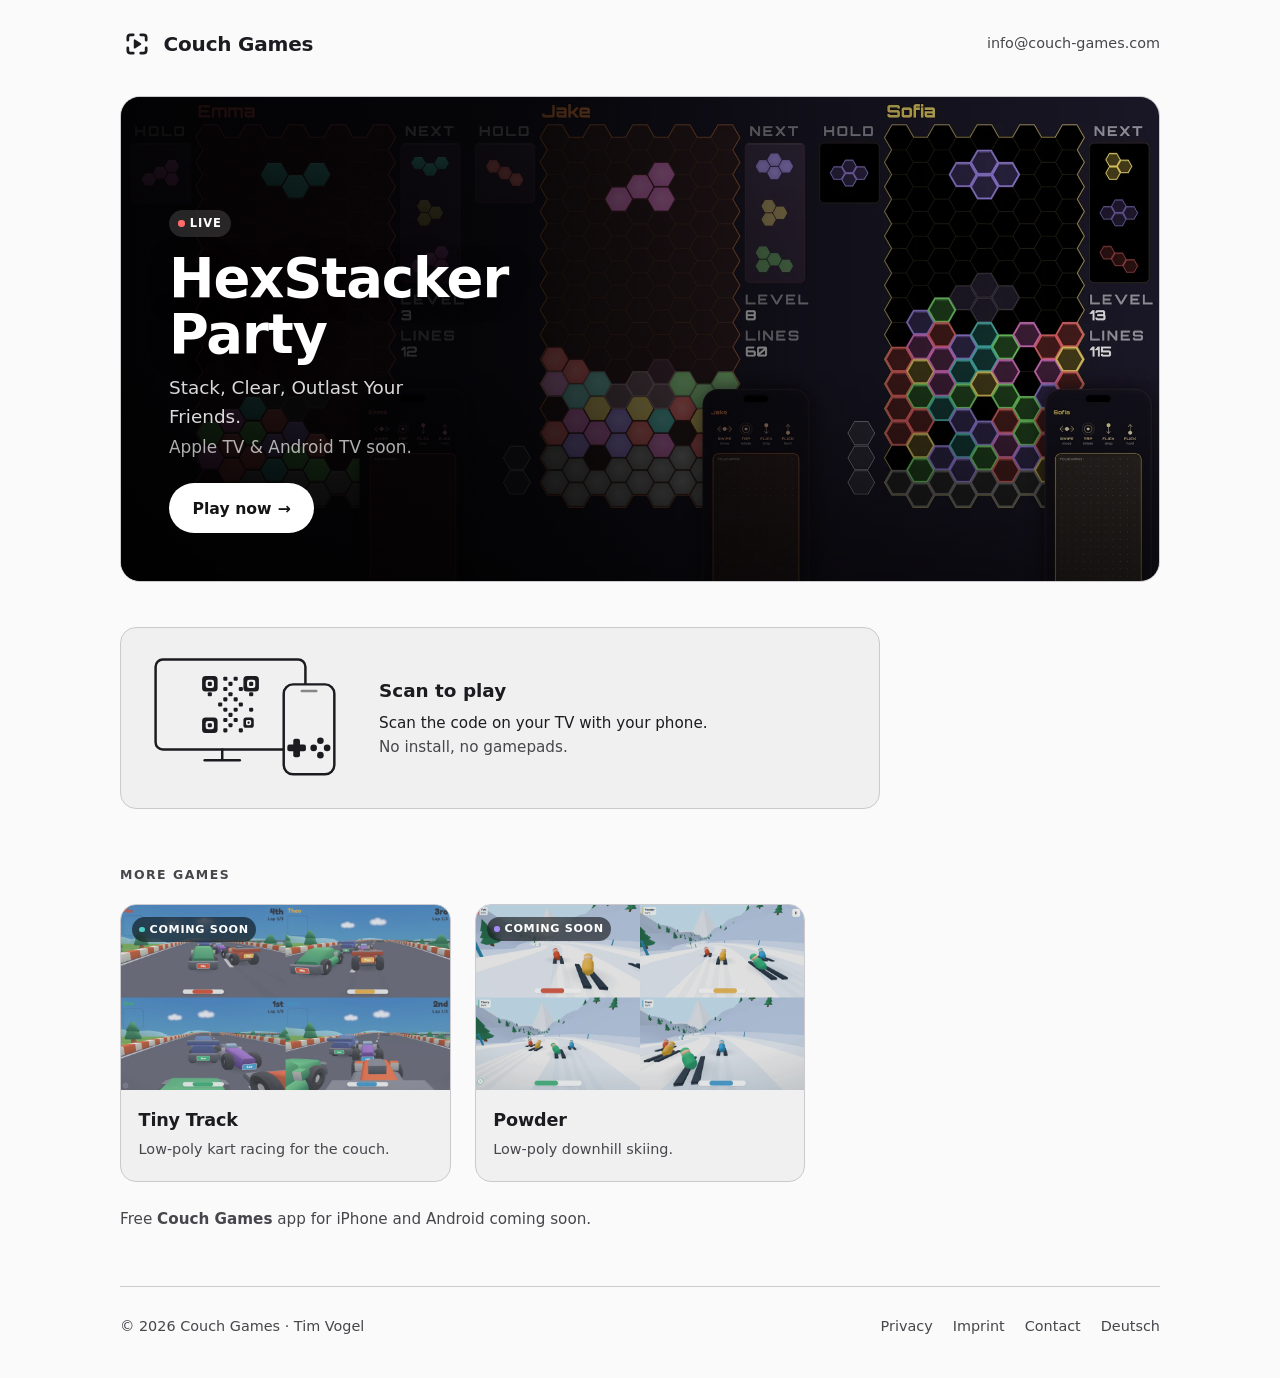
==== index.html @ e464d2d0 "Initial commit Co-Authored-By: Claude Opus 4.8 (1M context) <noreply@anthropic.com> Claude-Session: " ====
<!DOCTYPE html>
<html lang="en">
<head>
  <meta charset="UTF-8">
  <meta name="viewport" content="width=device-width, initial-scale=1.0, viewport-fit=cover">
  <meta name="theme-color" content="#FAFAFB" media="(prefers-color-scheme: light)">
  <meta name="theme-color" content="#0F0F11" media="(prefers-color-scheme: dark)">
  <title>Couch Games</title>
  <meta name="description" content="Couch Games turns your TV into the game and everyone's phone into a controller. Scan a QR code to join — no install, no extra gamepads. Starring HexStacker Party.">
  <link rel="canonical" href="https://couch-games.com/">
  <link rel="alternate" hreflang="en" href="https://couch-games.com/">
  <link rel="alternate" hreflang="de" href="https://couch-games.com/de/">
  <link rel="alternate" hreflang="x-default" href="https://couch-games.com/">
  <link rel="icon" href="/favicon.svg?v=4" type="image/svg+xml">
  <link rel="icon" href="/favicon.ico?v=4" sizes="16x16 32x32 48x48">
  <link rel="apple-touch-icon" href="/apple-touch-icon.png?v=4">
  <meta property="og:type" content="website">
  <meta property="og:title" content="Couch Games — play together on the big screen">
  <meta property="og:description" content="The TV is the game, your phone is the controller. Scan a QR code and play — no install.">
  <meta property="og:url" content="https://couch-games.com/">
  <meta property="og:image" content="https://couch-games.com/assets/artwork/hexstacker-16x9.webp">
  <link rel="stylesheet" href="/assets/theme.css?v=2">
  <link rel="stylesheet" href="/assets/landing.css?v=1">
</head>
<body>
  <div class="wrap">

    <!-- Offered to visitors whose browser prefers German. Suggests, never forces;
         dismissal and the footer toggle are both remembered in localStorage. -->
    <aside class="langbar" id="langbar" hidden>
      <span>Diese Seite gibt es auch auf Deutsch.</span>
      <a class="langbar__accept" href="/de/" data-lang-set="de">Auf Deutsch anzeigen →</a>
      <button class="langbar__dismiss" type="button" aria-label="Schließen">✕</button>
    </aside>

    <header class="topbar">
      <a class="brand" href="/">
        <svg viewBox="0 0 100 100" aria-hidden="true" fill="none">
          <g stroke="currentColor" stroke-width="8" stroke-linecap="round" stroke-linejoin="round">
            <path d="M39 23 H31 a8 8 0 0 0 -8 8 V39"/>
            <path d="M61 23 H69 a8 8 0 0 1 8 8 V39"/>
            <path d="M61 77 H69 a8 8 0 0 0 8 -8 V61"/>
            <path d="M39 77 H31 a8 8 0 0 1 -8 -8 V61"/>
          </g>
          <path d="M43 39 L43 61 L60 50 Z" fill="currentColor" stroke="currentColor" stroke-width="5" stroke-linejoin="round" stroke-linecap="round"/>
        </svg>
        Couch&nbsp;Games
      </a>
      <a class="topbar__mail" href="mailto:info@couch-games.com">info@couch-games.com</a>
    </header>

    <section class="feature" aria-labelledby="feature-title">
      <img class="feature__bg" src="/assets/artwork/hexstacker-16x9.webp" alt="HexStacker Party key art" width="1600" height="900">
      <div class="feature__veil" aria-hidden="true"></div>
      <div class="feature__inner">
        <span class="badge">Live</span>
        <h1 id="feature-title">HexStacker Party</h1>
        <p>Stack, Clear, Outlast Your Friends.<br><span style="opacity: 0.8; font-size: 0.92em;">Apple&nbsp;TV &amp; Android&nbsp;TV soon.</span></p>
        <a class="cta" href="https://hexstacker.com">Play now</a>
      </div>
    </section>

        <section class="how" aria-label="How it works">
      <div class="how__art" aria-hidden="true">
        <!-- TV showing an abstract (not real) square QR — three finder eyes,
             a bottom-right alignment mark, and sparse data modules — with a
             portrait phone as controller (D-pad + buttons in its lower half)
             overlapping the TV corner. One SVG so the composition can't drift. -->
        <svg viewBox="0 0 180 118" fill="none" stroke="currentColor" stroke-width="2.4" stroke-linejoin="round">
          <!-- TV; stand centered under the part the phone doesn't cover -->
          <rect x="2.5" y="2.5" width="145" height="87" rx="7"/>
          <path d="M67 89.5v10" stroke-linecap="round"/>
          <path d="M50 100h34" stroke-linecap="round"/>
          <!-- abstract square QR (footprint x39–94, y18–73), shifted to center on the TV screen (75,46) -->
          <g fill="currentColor" stroke="none" transform="translate(8.5 0.5)">
            <rect x="39" y="18" width="15" height="15" rx="3.4"/><rect x="42.5" y="21.5" width="8" height="8" rx="2.2" fill="var(--surface-low)"/><rect x="44.5" y="23.5" width="4" height="4" rx="1.2"/><rect x="79" y="18" width="15" height="15" rx="3.4"/><rect x="82.5" y="21.5" width="8" height="8" rx="2.2" fill="var(--surface-low)"/><rect x="84.5" y="23.5" width="4" height="4" rx="1.2"/><rect x="39" y="58" width="15" height="15" rx="3.4"/><rect x="42.5" y="61.5" width="8" height="8" rx="2.2" fill="var(--surface-low)"/><rect x="44.5" y="63.5" width="4" height="4" rx="1.2"/>
            <rect x="79" y="58" width="10" height="10" rx="2.5"/><rect x="81.5" y="60.5" width="5" height="5" rx="1.4" fill="var(--surface-low)"/><rect x="83.0" y="62.0" width="2" height="2" rx="0.6"/>
            <rect x="59.5" y="18.5" width="4" height="4" rx="1.1"/>
            <rect x="69.5" y="18.5" width="4" height="4" rx="1.1"/>
            <rect x="64.5" y="23.5" width="4" height="4" rx="1.1"/>
            <rect x="59.5" y="28.5" width="4" height="4" rx="1.1"/>
            <rect x="74.5" y="28.5" width="4" height="4" rx="1.1"/>
            <rect x="44.5" y="33.5" width="4" height="4" rx="1.1"/>
            <rect x="64.5" y="33.5" width="4" height="4" rx="1.1"/>
            <rect x="84.5" y="33.5" width="4" height="4" rx="1.1"/>
            <rect x="59.5" y="38.5" width="4" height="4" rx="1.1"/>
            <rect x="69.5" y="38.5" width="4" height="4" rx="1.1"/>
            <rect x="54.5" y="43.5" width="4" height="4" rx="1.1"/>
            <rect x="74.5" y="43.5" width="4" height="4" rx="1.1"/>
            <rect x="59.5" y="48.5" width="4" height="4" rx="1.1"/>
            <rect x="69.5" y="48.5" width="4" height="4" rx="1.1"/>
            <rect x="84.5" y="48.5" width="4" height="4" rx="1.1"/>
            <rect x="64.5" y="53.5" width="4" height="4" rx="1.1"/>
            <rect x="59.5" y="58.5" width="4" height="4" rx="1.1"/>
            <rect x="69.5" y="58.5" width="4" height="4" rx="1.1"/>
            <rect x="64.5" y="63.5" width="4" height="4" rx="1.1"/>
            <rect x="59.5" y="68.5" width="4" height="4" rx="1.1"/>
            <rect x="74.5" y="68.5" width="4" height="4" rx="1.1"/>
          </g>
          <!-- portrait phone as controller; its fill masks the TV corner behind it -->
          <g transform="translate(124,24)">
            <rect x="2.5" y="2.5" width="49" height="87" rx="9" fill="var(--surface-low)"/>
            <path d="M20 9h14" stroke-linecap="round" opacity="0.5"/>
            <g fill="currentColor" stroke="none">
              <!-- D-pad (left) -->
              <rect x="11.75" y="55" width="6.5" height="18" rx="2"/>
              <rect x="6" y="60.75" width="18" height="6.5" rx="2"/>
              <!-- action buttons (right) -->
              <circle cx="38" cy="57" r="3.2"/><circle cx="38" cy="71" r="3.2"/>
              <circle cx="31.5" cy="64" r="3.2"/><circle cx="44.5" cy="64" r="3.2"/>
            </g>
          </g>
        </svg>
      </div>
      <div class="how__copy">
        <h3>Scan to play</h3>
        <p><span class="lead">Scan the code on your TV with your phone.</span><br>No install, no gamepads.</p>
      </div>
    </section>

    <section class="section" aria-labelledby="more-heading">
      <p class="section__label" id="more-heading">More games</p>
      <div class="shelf">

        <article class="tile tile--soon" style="--accent: var(--accent-tinytrack);">
          <div class="tile__poster">
            <img src="/assets/artwork/tinytrack-16x9.webp" alt="Tiny Track key art" width="1600" height="900" loading="lazy">
            <span class="tile__status">Coming soon</span>
          </div>
          <div class="tile__body">
            <h3>Tiny Track</h3>
            <p>Low-poly kart racing for the couch.</p>
          </div>
        </article>

        <article class="tile tile--soon" style="--accent: var(--accent-powder);">
          <div class="tile__poster">
            <img src="/assets/artwork/powder-16x9.webp" alt="Powder key art" width="1600" height="900" loading="lazy">
            <span class="tile__status">Coming soon</span>
          </div>
          <div class="tile__body">
            <h3>Powder</h3>
            <p>Low-poly downhill skiing.</p>
          </div>
        </article>

      </div>
      <p class="apps-note">Free <strong>Couch Games</strong> app for iPhone and Android coming soon.</p>
    </section>

    <footer>
      <div class="footer-row">
        <span>© 2026 Couch Games · Tim Vogel</span>
        <nav class="footer-links">
          <a href="/en/privacy">Privacy</a>
          <a href="/en/imprint">Imprint</a>
          <a href="mailto:info@couch-games.com">Contact</a>
          <a href="/de/" class="lang-toggle" data-lang-set="de" hreflang="de">Deutsch</a>
        </nav>
      </div>
    </footer>

  </div>

  <script src="/assets/lang.js?v=2"></script>
</body>
</html>
---- assets/theme.css ----
/* ==========================================================
   Couch Games — design tokens (MONO graphite chrome)
   Mirrors the Couch Games Controller launcher: console-shell
   pattern (PS5/Switch/Netflix). Neutral graphite chrome so
   the game posters carry ALL the color. Material 3 values are
   lifted verbatim from the app (theme/Color.kt, CGTheme.swift);
   stock system type scale — no custom display face.
   Follows the system light/dark setting.
   ========================================================== */

:root {
  /* System type — the brand voice lives in the app icon and the
     games' own art, not the launcher chrome. */
  --font-sans: -apple-system, system-ui, "Segoe UI", Roboto, "Helvetica Neue", Arial, sans-serif;

  /* Game accents (from games-manifest.json) — used sparingly; the
     poster art does the real color work. */
  --accent-hexstacker: #FF6B6B;
  --accent-tinytrack: #4ECDC4;
  --accent-powder: #A78BFA;

  --radius-sm: 8px;
  --radius-md: 12px;
  --radius-lg: 16px;
  --radius-xl: 20px;
  --radius-pill: 999px;
  --transition-fast: 0.15s ease;
  --transition-normal: 0.25s ease;

  /* ---- Light scheme (default) ---- */
  --bg: #FAFAFB;
  --surface: #FAFAFB;
  --surface-lowest: #FFFFFF;
  --surface-low: #F0F0F1;
  --surface-container: #EBEBEC;
  --surface-high: #E4E4E5;
  --surface-highest: #DDDDDE;
  --on-surface: #1C1B1F;
  --on-surface-variant: #46464B;
  --outline: #77767C;
  --outline-variant: #CAC9CE;
  --primary: #202024;
  --on-primary: #FFFFFF;
  --scrim: rgba(0, 0, 0, 0.55);
}

@media (prefers-color-scheme: dark) {
  :root {
    --bg: #0F0F11;
    --surface: #0F0F11;
    --surface-lowest: #040405;
    --surface-low: #151517;
    --surface-container: #19191B;
    --surface-high: #222224;
    --surface-highest: #2A2A2C;
    --on-surface: #E6E1E5;
    --on-surface-variant: #C7C6CC;
    --outline: #90909A;
    --outline-variant: #44444A;
    --primary: #E6E1E9;
    --on-primary: #1C1B20;
    --scrim: rgba(0, 0, 0, 0.65);
  }
}

/* Kill the blue tap-highlight box mobile browsers overlay on links
   and buttons; our own :active/:hover states carry the feedback. */
* { -webkit-tap-highlight-color: transparent; }

@media (prefers-reduced-motion: reduce) {
  * { animation: none !important; }
}
---- assets/landing.css ----
/* Shared layout styles for the Couch Games landing pages (EN root + /de/).
   Design tokens (--bg, --on-surface, --radius-*, --transition-*, …) come from
   theme.css, which every page links before this file. */
* { margin: 0; padding: 0; box-sizing: border-box; }

body {
  background: var(--bg);
  color: var(--on-surface);
  font-family: var(--font-sans);
  line-height: 1.6;
  min-height: 100dvh;
  -webkit-font-smoothing: antialiased;
  text-rendering: optimizeLegibility;
}
a { color: inherit; }

.wrap {
  width: 100%;
  max-width: 1120px;
  margin: 0 auto;
  padding: 0 clamp(1.25rem, 4vw, 2.5rem);
}

/* ---- Top bar ---- */
.topbar {
  display: flex;
  align-items: center;
  justify-content: space-between;
  padding: clamp(1.25rem, 3vh, 2rem) 0;
}
.brand {
  display: inline-flex;
  align-items: center;
  gap: 0.6rem;
  text-decoration: none;
  font-weight: 700;
  font-size: clamp(1.05rem, 2.4vw, 1.25rem);
  letter-spacing: -0.01em;
  color: var(--on-surface);
  transition: opacity var(--transition-fast);
}
.brand:active { opacity: 0.6; }
.brand svg { width: 1.7em; height: 1.7em; display: block; flex: none; }
.topbar__mail {
  font-size: 0.9rem;
  color: var(--on-surface-variant);
  text-decoration: none;
  transition: color var(--transition-fast), opacity var(--transition-fast);
}
.topbar__mail:hover { color: var(--on-surface); }
.topbar__mail:active { color: var(--on-surface); opacity: 0.6; }

/* ---- Featured hero ---- */
.feature {
  position: relative;
  border-radius: var(--radius-xl);
  overflow: hidden;
  margin-top: 0.5rem;
  min-height: clamp(360px, 54vh, 540px);
  display: flex;
  align-items: flex-end;
  border: 1px solid var(--outline-variant);
}
.feature__bg {
  position: absolute;
  inset: 0;
  width: 100%; height: 100%;
  object-fit: cover;
  object-position: 70% center;
}
.feature__veil {
  position: absolute;
  inset: 0;
  background:
    linear-gradient(90deg, rgba(0,0,0,0.92) 0%, rgba(0,0,0,0.8) 38%, rgba(0,0,0,0.42) 68%, rgba(0,0,0,0.12) 100%),
    linear-gradient(0deg, rgba(0,0,0,0.5) 0%, rgba(0,0,0,0) 45%);
}
/* On narrow screens the text stacks at the bottom, so darken bottom-up
   instead of left-to-right — keeps the headline off the busy hex art. */
@media (max-width: 720px) {
  .feature__bg { object-position: 58% center; }
  .feature__veil {
    background: linear-gradient(0deg,
      rgba(0,0,0,0.92) 0%, rgba(0,0,0,0.85) 46%,
      rgba(0,0,0,0.55) 72%, rgba(0,0,0,0.2) 100%);
  }
}

.feature__inner {
  position: relative;
  padding: clamp(1.5rem, 4vw, 3rem);
  max-width: 40ch;
  color: #fff;
}
.badge {
  display: inline-flex;
  align-items: center;
  gap: 0.45em;
  font-size: 0.72rem;
  font-weight: 700;
  letter-spacing: 0.08em;
  text-transform: uppercase;
  padding: 0.4em 0.8em;
  border-radius: var(--radius-pill);
  background: rgba(255,255,255,0.14);
  -webkit-backdrop-filter: blur(6px);
  backdrop-filter: blur(6px);
}
.badge::before {
  content: "";
  width: 0.55em; height: 0.55em;
  border-radius: 50%;
  background: var(--accent-hexstacker);
}
.feature h1 {
  font-size: clamp(2.1rem, 5.2vw, 3.4rem);
  font-weight: 800;
  letter-spacing: -0.02em;
  line-height: 1.04;
  margin: 0.85rem 0 0.55rem;
  text-shadow: 0 2px 24px rgba(0,0,0,0.4);
}
.feature p {
  color: rgba(255,255,255,0.85);
  font-size: clamp(1rem, 2vw, 1.15rem);
  margin-bottom: 1.4rem;
  max-width: 42ch;
}
.cta {
  display: inline-flex;
  align-items: center;
  gap: 0.4em;
  padding: 0.78em 1.5em;
  border-radius: var(--radius-pill);
  background: #fff;
  color: #141414;
  font-weight: 700;
  font-size: 0.98rem;
  text-decoration: none;
  transition: transform var(--transition-fast), opacity var(--transition-fast);
}
.cta::after { content: "→"; }
.cta:hover { opacity: 0.92; }
.cta:active { transform: translateY(1px); }
.cta:focus-visible { outline: 2px solid #fff; outline-offset: 3px; }

/* ---- How-it-works: show the pairing (device visual) ---- */
.how {
  display: flex;
  align-items: center;
  gap: clamp(1rem, 4vw, 2.5rem);
  max-width: 760px;
  margin: clamp(2.25rem, 5vh, 3.5rem) 0 clamp(1.25rem, 2vh, 1.75rem);
  background: var(--surface-low);
  border: 1px solid var(--outline-variant);
  border-radius: var(--radius-lg);
  padding: clamp(1.25rem, 3vw, 1.8rem) clamp(1.4rem, 3vw, 2rem);
}
.how__art { flex: none; color: var(--on-surface); }
.how__art svg { display: block; width: clamp(160px, 27vw, 186px); }
.how__copy h3 { font-size: 1.15rem; font-weight: 700; margin-bottom: 0.3rem; }
.how__copy p { font-size: 0.95rem; color: var(--on-surface-variant); max-width: 44ch; }
.how__copy p .lead { color: var(--on-surface); }
@media (max-width: 560px) {
  .how { flex-direction: column; text-align: center; }
  .how__copy p { margin: 0 auto; }
}

/* ---- Section label ---- */
.section { padding: clamp(1.5rem, 4vh, 2.5rem) 0 0; }
.section__label {
  font-size: 0.78rem;
  font-weight: 700;
  letter-spacing: 0.12em;
  text-transform: uppercase;
  color: var(--on-surface-variant);
  margin-bottom: 1.25rem;
}

/* ---- More games shelf ---- */
.shelf {
  display: grid;
  gap: clamp(1rem, 2.5vw, 1.5rem);
  grid-template-columns: repeat(auto-fill, minmax(260px, 1fr));
}
.tile {
  --accent: var(--outline);
  display: flex;
  flex-direction: column;
  background: var(--surface-low);
  border: 1px solid var(--outline-variant);
  border-radius: var(--radius-lg);
  overflow: hidden;
  transition: transform var(--transition-normal), border-color var(--transition-normal);
}
.tile:hover { transform: translateY(-4px); border-color: var(--accent); }
.tile__poster { position: relative; aspect-ratio: 16 / 9; background: var(--surface-container); }
.tile__poster img { width: 100%; height: 100%; object-fit: cover; display: block; }
.tile--soon .tile__poster img { filter: saturate(0.85) brightness(0.9); opacity: 0.9; }
.tile__status {
  position: absolute;
  top: 0.7rem; left: 0.7rem;
  display: inline-flex;
  align-items: center;
  gap: 0.4em;
  padding: 0.3em 0.65em;
  border-radius: var(--radius-pill);
  font-size: 0.7rem;
  font-weight: 700;
  letter-spacing: 0.06em;
  text-transform: uppercase;
  background: var(--scrim);
  color: #fff;
  -webkit-backdrop-filter: blur(6px);
  backdrop-filter: blur(6px);
}
.tile__status::before {
  content: "";
  width: 0.5em; height: 0.5em;
  border-radius: 50%;
  background: var(--accent);
}
.tile__body { padding: 0.95rem 1.1rem 1.2rem; display: flex; flex-direction: column; gap: 0.3rem; }
.tile__body h3 { font-size: 1.1rem; font-weight: 700; letter-spacing: -0.01em; }
.tile__body p { font-size: 0.9rem; color: var(--on-surface-variant); }

.apps-note {
  margin-top: 1.6rem;
  font-size: 0.95rem;
  color: var(--on-surface-variant);
  max-width: 62ch;
}

/* ---- Footer ---- */
footer {
  margin-top: clamp(2.5rem, 6vh, 4rem);
  border-top: 1px solid var(--outline-variant);
  padding: 1.75rem 0 2.5rem;
}
.footer-row {
  display: flex;
  flex-wrap: wrap;
  align-items: center;
  justify-content: space-between;
  gap: 1rem;
  font-size: 0.9rem;
  color: var(--on-surface-variant);
}
.footer-links { display: flex; flex-wrap: wrap; gap: 1.25rem; }
.footer-links a {
  text-decoration: none;
  color: var(--on-surface-variant);
  transition: color var(--transition-fast), opacity var(--transition-fast);
}
.footer-links a:hover { color: var(--on-surface); }
.footer-links a:active { color: var(--on-surface); opacity: 0.6; }

/* ---- Language-suggestion banner (offers the other language) ---- */
.langbar {
  display: flex;
  align-items: center;
  justify-content: center;
  flex-wrap: wrap;
  gap: 0.5rem 1rem;
  margin-top: 0.75rem;
  padding: 0.7rem 1rem;
  border: 1px solid var(--outline-variant);
  border-radius: var(--radius-lg);
  background: var(--surface-low);
  font-size: 0.9rem;
  color: var(--on-surface-variant);
}
.langbar[hidden] { display: none; }
.langbar__accept {
  color: var(--on-surface);
  font-weight: 600;
  text-decoration: none;
  white-space: nowrap;
  transition: opacity var(--transition-fast);
}
.langbar__accept:active { opacity: 0.6; }
.langbar__dismiss {
  margin-left: auto;
  border: 0;
  background: none;
  color: var(--on-surface-variant);
  font-size: 1.1rem;
  line-height: 1;
  padding: 0.2rem 0.4rem;
  cursor: pointer;
  border-radius: var(--radius-pill);
  transition: color var(--transition-fast);
}
.langbar__dismiss:hover { color: var(--on-surface); }
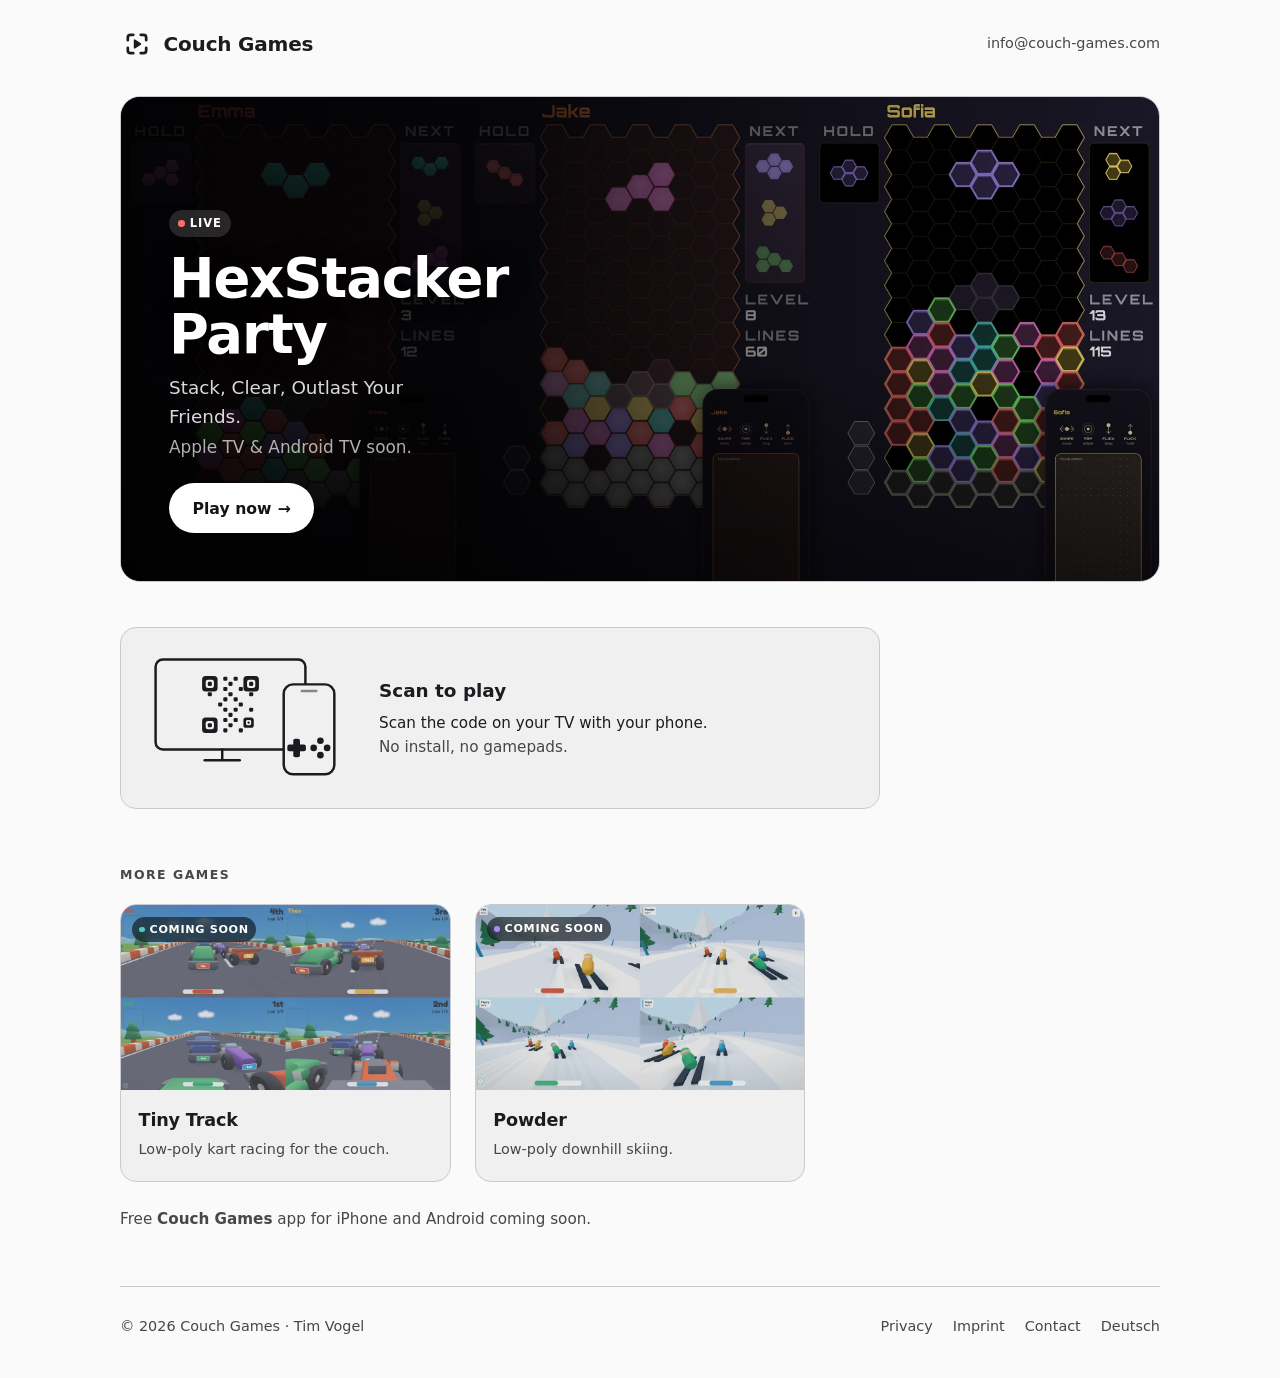
==== commit dd07f641: "improve security, performance, a11y, and legacy-Safari support Security: stop shipping .github/ into" ====
--- a/index.html
+++ b/index.html
@@ -19,15 +19,15 @@
   <meta property="og:description" content="The TV is the game, your phone is the controller. Scan a QR code and play — no install.">
   <meta property="og:url" content="https://couch-games.com/">
   <meta property="og:image" content="https://couch-games.com/assets/artwork/hexstacker-16x9.webp">
-  <link rel="stylesheet" href="/assets/theme.css?v=2">
-  <link rel="stylesheet" href="/assets/landing.css?v=1">
+  <link rel="stylesheet" href="/assets/theme.css?v=3">
+  <link rel="stylesheet" href="/assets/landing.css?v=2">
 </head>
 <body>
   <div class="wrap">
 
     <!-- Offered to visitors whose browser prefers German. Suggests, never forces;
          dismissal and the footer toggle are both remembered in localStorage. -->
-    <aside class="langbar" id="langbar" hidden>
+    <aside class="langbar" id="langbar" lang="de" hidden>
       <span>Diese Seite gibt es auch auf Deutsch.</span>
       <a class="langbar__accept" href="/de/" data-lang-set="de">Auf Deutsch anzeigen →</a>
       <button class="langbar__dismiss" type="button" aria-label="Schließen">✕</button>
@@ -50,12 +50,15 @@
     </header>
 
     <section class="feature" aria-labelledby="feature-title">
-      <img class="feature__bg" src="/assets/artwork/hexstacker-16x9.webp" alt="HexStacker Party key art" width="1600" height="900">
+      <img class="feature__bg" src="/assets/artwork/hexstacker-16x9.webp"
+           srcset="/assets/artwork/hexstacker-16x9-960.webp 960w, /assets/artwork/hexstacker-16x9.webp 1920w"
+           sizes="(max-width: 1160px) 100vw, 1040px"
+           alt="HexStacker Party key art" width="1600" height="900" fetchpriority="high">
       <div class="feature__veil" aria-hidden="true"></div>
       <div class="feature__inner">
         <span class="badge">Live</span>
         <h1 id="feature-title">HexStacker Party</h1>
-        <p>Stack, Clear, Outlast Your Friends.<br><span style="opacity: 0.8; font-size: 0.92em;">Apple&nbsp;TV &amp; Android&nbsp;TV soon.</span></p>
+        <p>Stack, Clear, Outlast Your Friends.<br><span class="feature__sub">Apple&nbsp;TV &amp; Android&nbsp;TV soon.</span></p>
         <a class="cta" href="https://hexstacker.com">Play now</a>
       </div>
     </section>
@@ -113,18 +116,21 @@
         </svg>
       </div>
       <div class="how__copy">
-        <h3>Scan to play</h3>
+        <h2>Scan to play</h2>
         <p><span class="lead">Scan the code on your TV with your phone.</span><br>No install, no gamepads.</p>
       </div>
     </section>
 
     <section class="section" aria-labelledby="more-heading">
-      <p class="section__label" id="more-heading">More games</p>
+      <h2 class="section__label" id="more-heading">More games</h2>
       <div class="shelf">
 
-        <article class="tile tile--soon" style="--accent: var(--accent-tinytrack);">
+        <article class="tile tile--soon tile--tinytrack">
           <div class="tile__poster">
-            <img src="/assets/artwork/tinytrack-16x9.webp" alt="Tiny Track key art" width="1600" height="900" loading="lazy">
+            <img src="/assets/artwork/tinytrack-16x9.webp"
+                 srcset="/assets/artwork/tinytrack-16x9-960.webp 960w, /assets/artwork/tinytrack-16x9.webp 1920w"
+                 sizes="(max-width: 700px) 100vw, (max-width: 1000px) 50vw, 330px"
+                 alt="Tiny Track key art" width="1600" height="900" loading="lazy">
             <span class="tile__status">Coming soon</span>
           </div>
           <div class="tile__body">
@@ -133,9 +139,12 @@
           </div>
         </article>
 
-        <article class="tile tile--soon" style="--accent: var(--accent-powder);">
+        <article class="tile tile--soon tile--powder">
           <div class="tile__poster">
-            <img src="/assets/artwork/powder-16x9.webp" alt="Powder key art" width="1600" height="900" loading="lazy">
+            <img src="/assets/artwork/powder-16x9.webp"
+                 srcset="/assets/artwork/powder-16x9-960.webp 960w, /assets/artwork/powder-16x9.webp 1920w"
+                 sizes="(max-width: 700px) 100vw, (max-width: 1000px) 50vw, 330px"
+                 alt="Powder key art" width="1600" height="900" loading="lazy">
             <span class="tile__status">Coming soon</span>
           </div>
           <div class="tile__body">
--- a/assets/theme.css
+++ b/assets/theme.css
@@ -67,6 +67,16 @@
    and buttons; our own :active/:hover states carry the feedback. */
 * { -webkit-tap-highlight-color: transparent; }
 
+/* Site-wide keyboard-focus ring. Components with their own ring (e.g. the
+   hero CTA on dark artwork) override this with a more specific selector. */
+:focus-visible {
+  outline: 2px solid var(--outline);
+  outline-offset: 3px;
+}
+
 @media (prefers-reduced-motion: reduce) {
-  * { animation: none !important; }
+  * {
+    animation: none !important;
+    transition: none !important;
+  }
 }
--- a/assets/landing.css
+++ b/assets/landing.css
@@ -8,6 +8,7 @@
   color: var(--on-surface);
   font-family: var(--font-sans);
   line-height: 1.6;
+  min-height: 100vh; /* fallback for browsers without dvh (Safari < 15.4) */
   min-height: 100dvh;
   -webkit-font-smoothing: antialiased;
   text-rendering: optimizeLegibility;
@@ -61,16 +62,17 @@
   align-items: flex-end;
   border: 1px solid var(--outline-variant);
 }
+/* top/right/bottom/left instead of `inset` so Safari < 14.5 keeps the hero. */
 .feature__bg {
   position: absolute;
-  inset: 0;
+  top: 0; right: 0; bottom: 0; left: 0;
   width: 100%; height: 100%;
   object-fit: cover;
   object-position: 70% center;
 }
 .feature__veil {
   position: absolute;
-  inset: 0;
+  top: 0; right: 0; bottom: 0; left: 0;
   background:
     linear-gradient(90deg, rgba(0,0,0,0.92) 0%, rgba(0,0,0,0.8) 38%, rgba(0,0,0,0.42) 68%, rgba(0,0,0,0.12) 100%),
     linear-gradient(0deg, rgba(0,0,0,0.5) 0%, rgba(0,0,0,0) 45%);
@@ -126,6 +128,7 @@
   margin-bottom: 1.4rem;
   max-width: 42ch;
 }
+.feature__sub { opacity: 0.8; font-size: 0.92em; }
 .cta {
   display: inline-flex;
   align-items: center;
@@ -158,7 +161,7 @@
 }
 .how__art { flex: none; color: var(--on-surface); }
 .how__art svg { display: block; width: clamp(160px, 27vw, 186px); }
-.how__copy h3 { font-size: 1.15rem; font-weight: 700; margin-bottom: 0.3rem; }
+.how__copy h2 { font-size: 1.15rem; font-weight: 700; margin-bottom: 0.3rem; }
 .how__copy p { font-size: 0.95rem; color: var(--on-surface-variant); max-width: 44ch; }
 .how__copy p .lead { color: var(--on-surface); }
 @media (max-width: 560px) {
@@ -194,6 +197,10 @@
   transition: transform var(--transition-normal), border-color var(--transition-normal);
 }
 .tile:hover { transform: translateY(-4px); border-color: var(--accent); }
+/* Per-game accents as modifier classes (not inline style="--accent: …")
+   so the CSP can stay strict with no 'unsafe-inline' in style-src. */
+.tile--tinytrack { --accent: var(--accent-tinytrack); }
+.tile--powder { --accent: var(--accent-powder); }
 .tile__poster { position: relative; aspect-ratio: 16 / 9; background: var(--surface-container); }
 .tile__poster img { width: 100%; height: 100%; object-fit: cover; display: block; }
 .tile--soon .tile__poster img { filter: saturate(0.85) brightness(0.9); opacity: 0.9; }
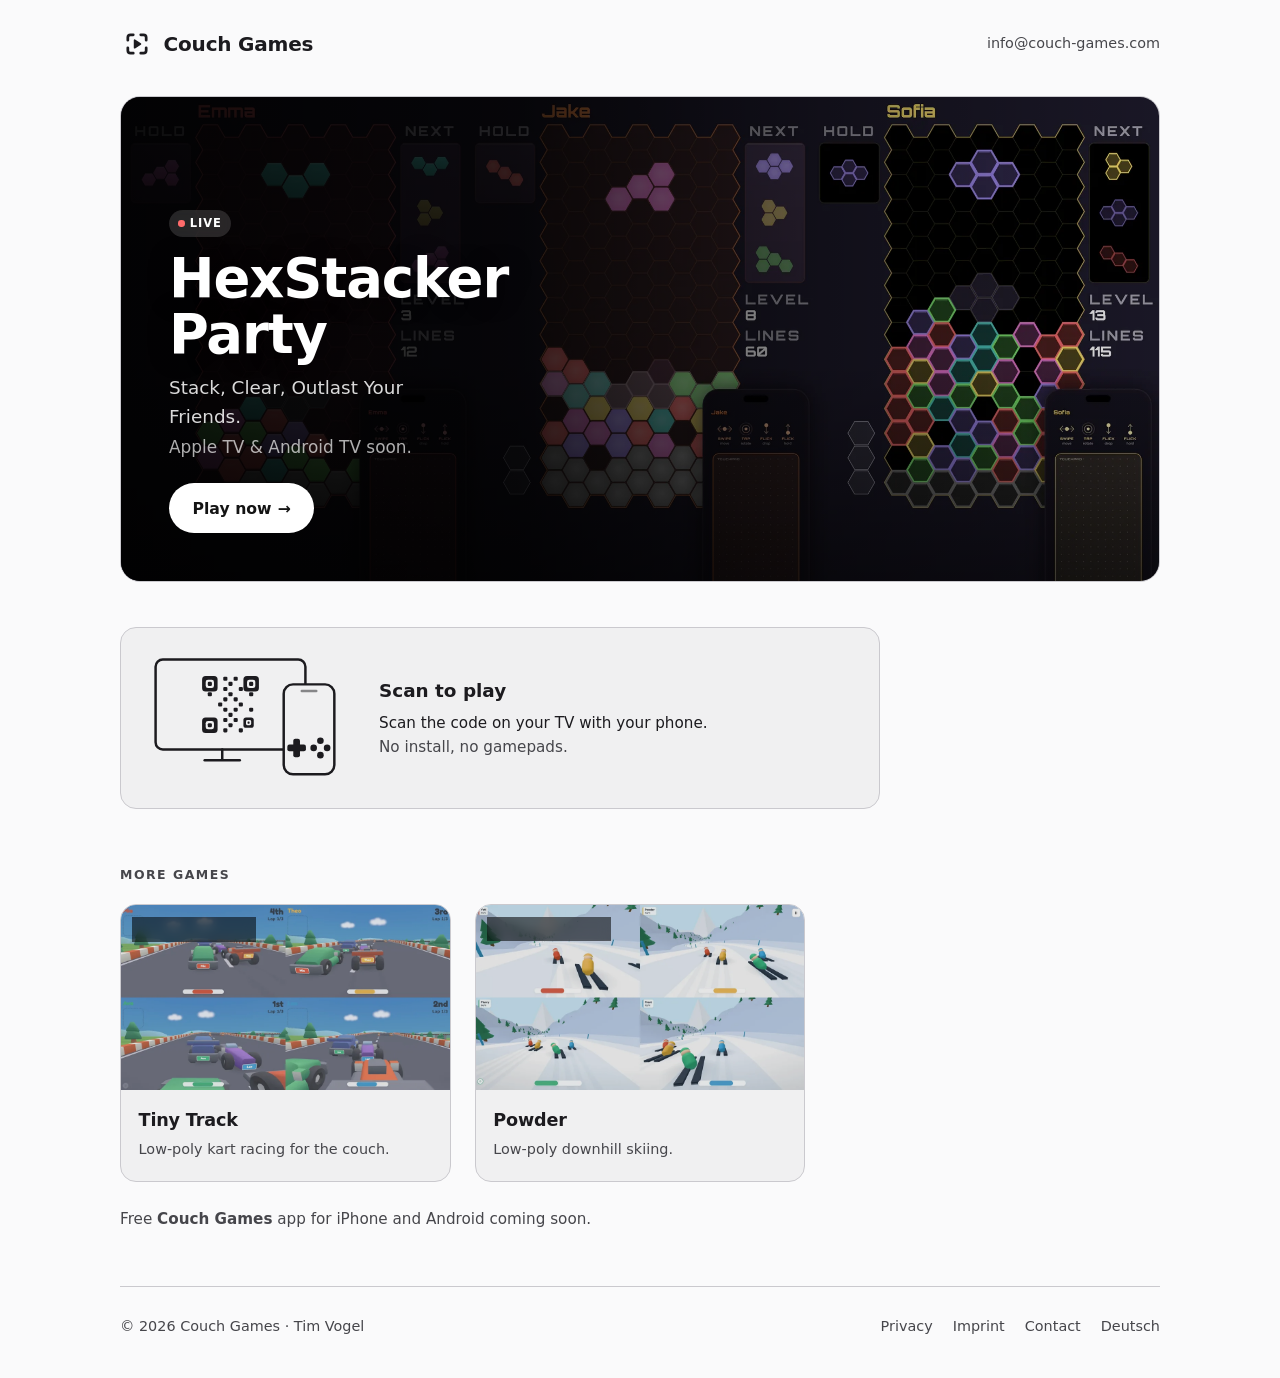
==== commit 52d81d7b: "fix(landing): optically center the Play now CTA label The label sat slightly high inside the pill be" ====
--- a/index.html
+++ b/index.html
@@ -59,7 +59,7 @@
         <span class="badge">Live</span>
         <h1 id="feature-title">HexStacker Party</h1>
         <p>Stack, Clear, Outlast Your Friends.<br><span class="feature__sub">Apple&nbsp;TV &amp; Android&nbsp;TV soon.</span></p>
-        <a class="cta" href="https://hexstacker.com">Play now</a>
+        <a class="cta" href="https://hexstacker.com"><span class="cta__label">Play now</span></a>
       </div>
     </section>
 
--- a/assets/landing.css
+++ b/assets/landing.css
@@ -141,6 +141,15 @@
   font-size: 0.98rem;
   text-decoration: none;
   transition: transform var(--transition-fast), opacity var(--transition-fast);
+}
+/* Optically center the label: trim the line box down to the glyph's
+   cap/baseline so vertical centering follows the visible text rather than the
+   font's (device-dependent) ascender/descender reserve, which otherwise makes
+   the label sit slightly high — noticeably so on some fallback fonts.
+   Progressive enhancement: ignored where unsupported, leaving prior rendering. */
+.cta__label {
+  text-box-trim: trim-both;
+  text-box-edge: cap alphabetic;
 }
 .cta::after { content: "→"; }
 .cta:hover { opacity: 0.92; }
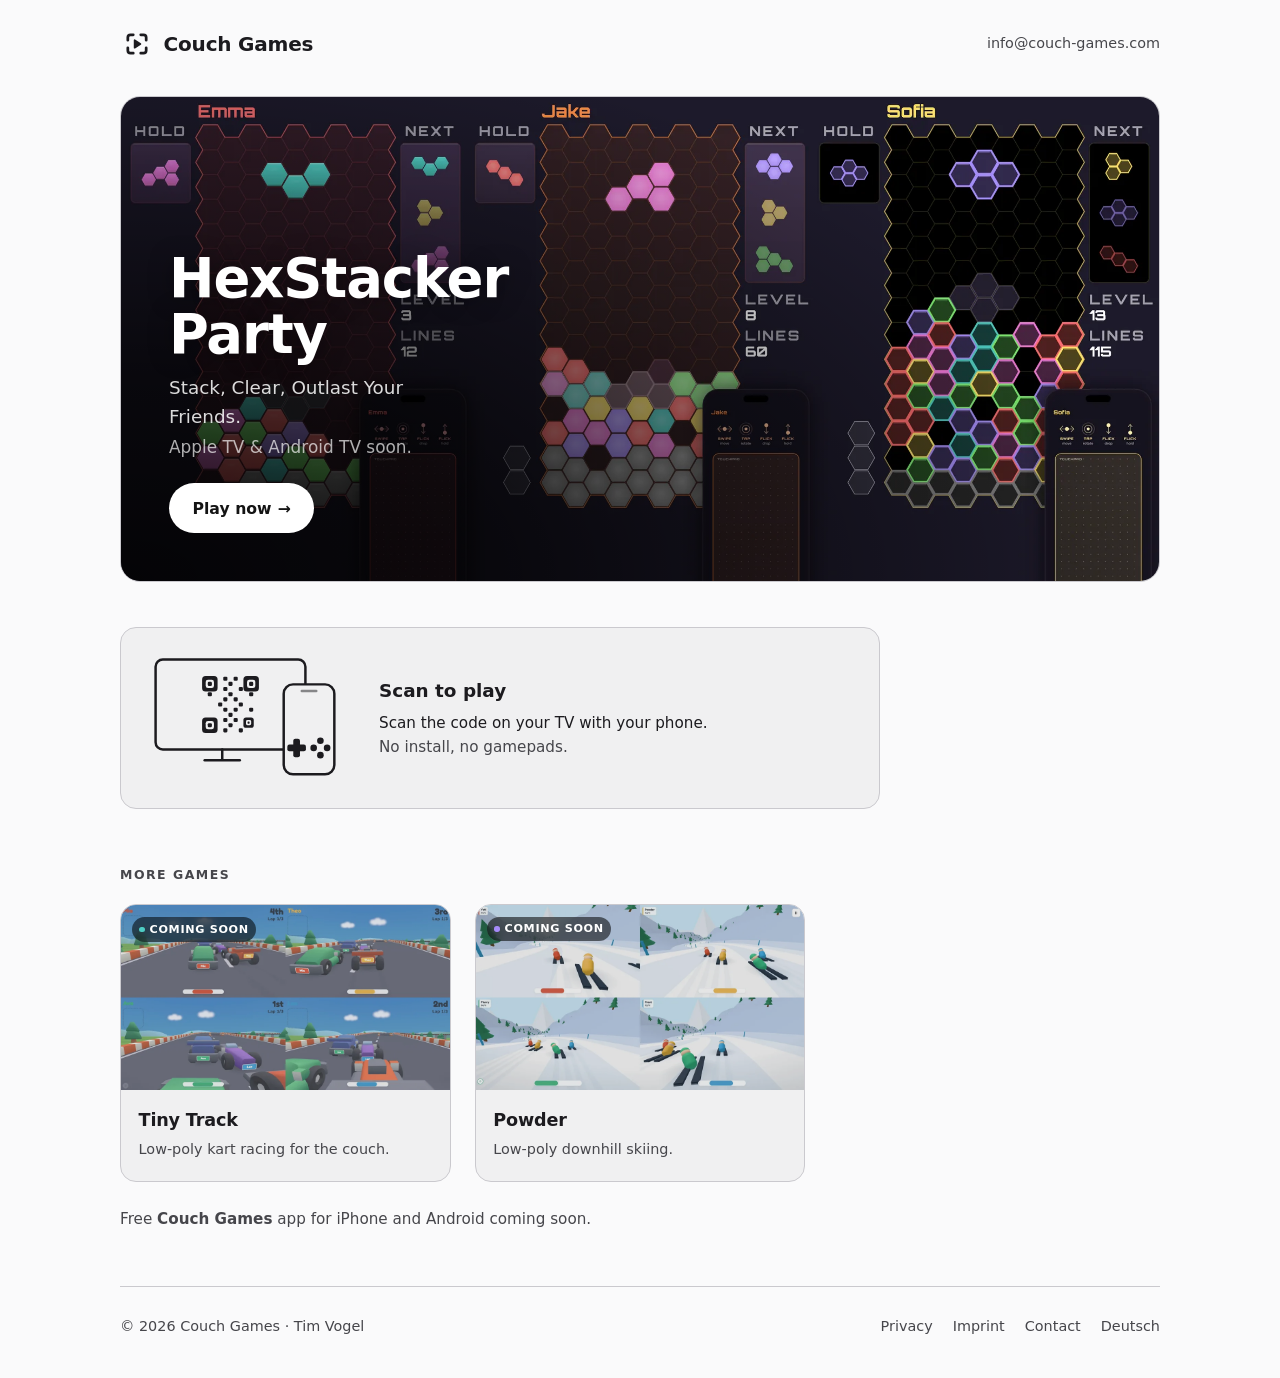
==== commit e0748d05: "feat(ui): refocus hero/room veils bottom-left, drop Live badge and region chip - Replace the full-pa" ====
--- a/index.html
+++ b/index.html
@@ -20,7 +20,7 @@
   <meta property="og:url" content="https://couch-games.com/">
   <meta property="og:image" content="https://couch-games.com/assets/artwork/hexstacker-16x9.webp">
   <link rel="stylesheet" href="/assets/theme.css?v=3">
-  <link rel="stylesheet" href="/assets/landing.css?v=2">
+  <link rel="stylesheet" href="/assets/landing.css?v=3">
 </head>
 <body>
   <div class="wrap">
@@ -56,7 +56,6 @@
            alt="HexStacker Party key art" width="1600" height="900" fetchpriority="high">
       <div class="feature__veil" aria-hidden="true"></div>
       <div class="feature__inner">
-        <span class="badge">Live</span>
         <h1 id="feature-title">HexStacker Party</h1>
         <p>Stack, Clear, Outlast Your Friends.<br><span class="feature__sub">Apple&nbsp;TV &amp; Android&nbsp;TV soon.</span></p>
         <a class="cta" href="https://hexstacker.com"><span class="cta__label">Play now</span></a>
--- a/assets/landing.css
+++ b/assets/landing.css
@@ -70,12 +70,14 @@
   object-fit: cover;
   object-position: 70% center;
 }
+/* Darkening hugs the bottom-left corner where the copy sits; the art stays
+   clear toward the top-right. */
 .feature__veil {
   position: absolute;
   top: 0; right: 0; bottom: 0; left: 0;
-  background:
-    linear-gradient(90deg, rgba(0,0,0,0.92) 0%, rgba(0,0,0,0.8) 38%, rgba(0,0,0,0.42) 68%, rgba(0,0,0,0.12) 100%),
-    linear-gradient(0deg, rgba(0,0,0,0.5) 0%, rgba(0,0,0,0) 45%);
+  background: radial-gradient(120% 140% at 0% 100%,
+    rgba(0,0,0,0.86) 0%, rgba(0,0,0,0.7) 30%,
+    rgba(0,0,0,0.38) 55%, rgba(0,0,0,0) 82%);
 }
 /* On narrow screens the text stacks at the bottom, so darken bottom-up
    instead of left-to-right — keeps the headline off the busy hex art. */
@@ -83,8 +85,8 @@
   .feature__bg { object-position: 58% center; }
   .feature__veil {
     background: linear-gradient(0deg,
-      rgba(0,0,0,0.92) 0%, rgba(0,0,0,0.85) 46%,
-      rgba(0,0,0,0.55) 72%, rgba(0,0,0,0.2) 100%);
+      rgba(0,0,0,0.86) 0%, rgba(0,0,0,0.75) 46%,
+      rgba(0,0,0,0.44) 72%, rgba(0,0,0,0.12) 100%);
   }
 }
 
